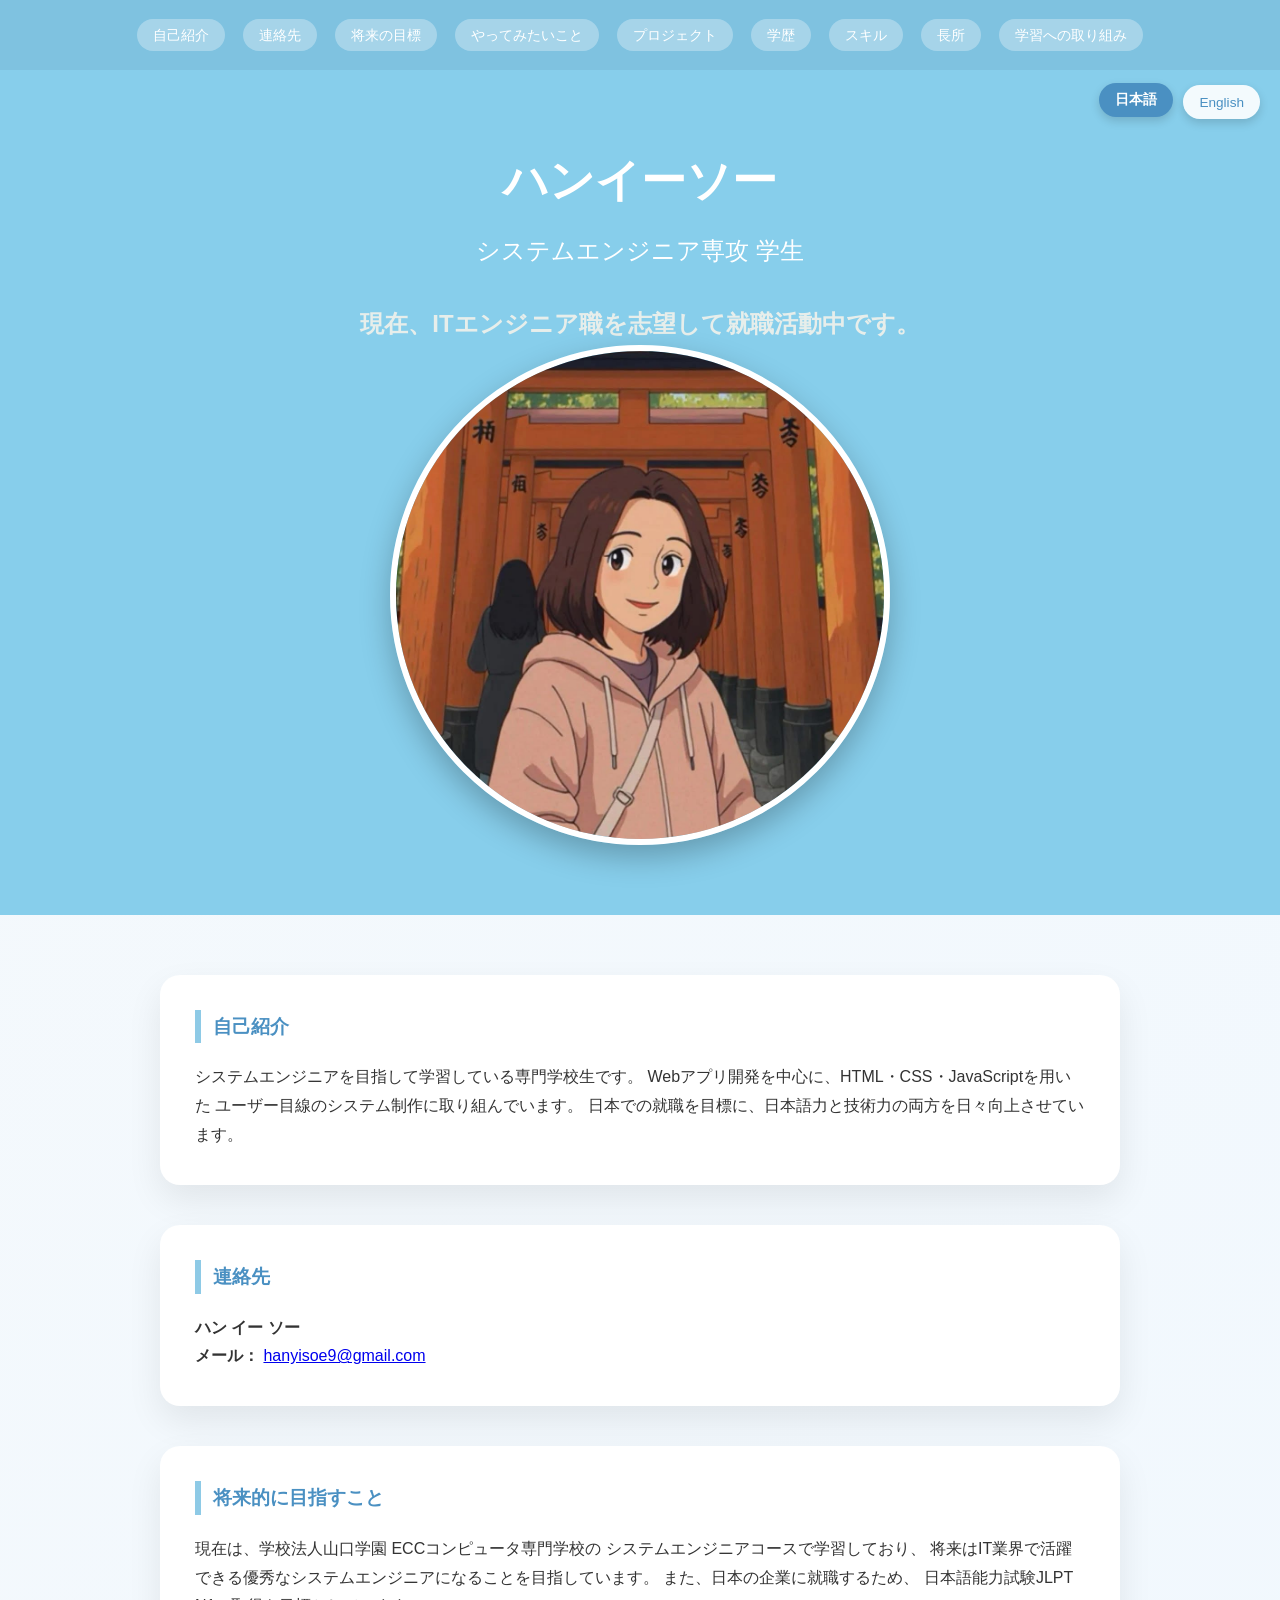
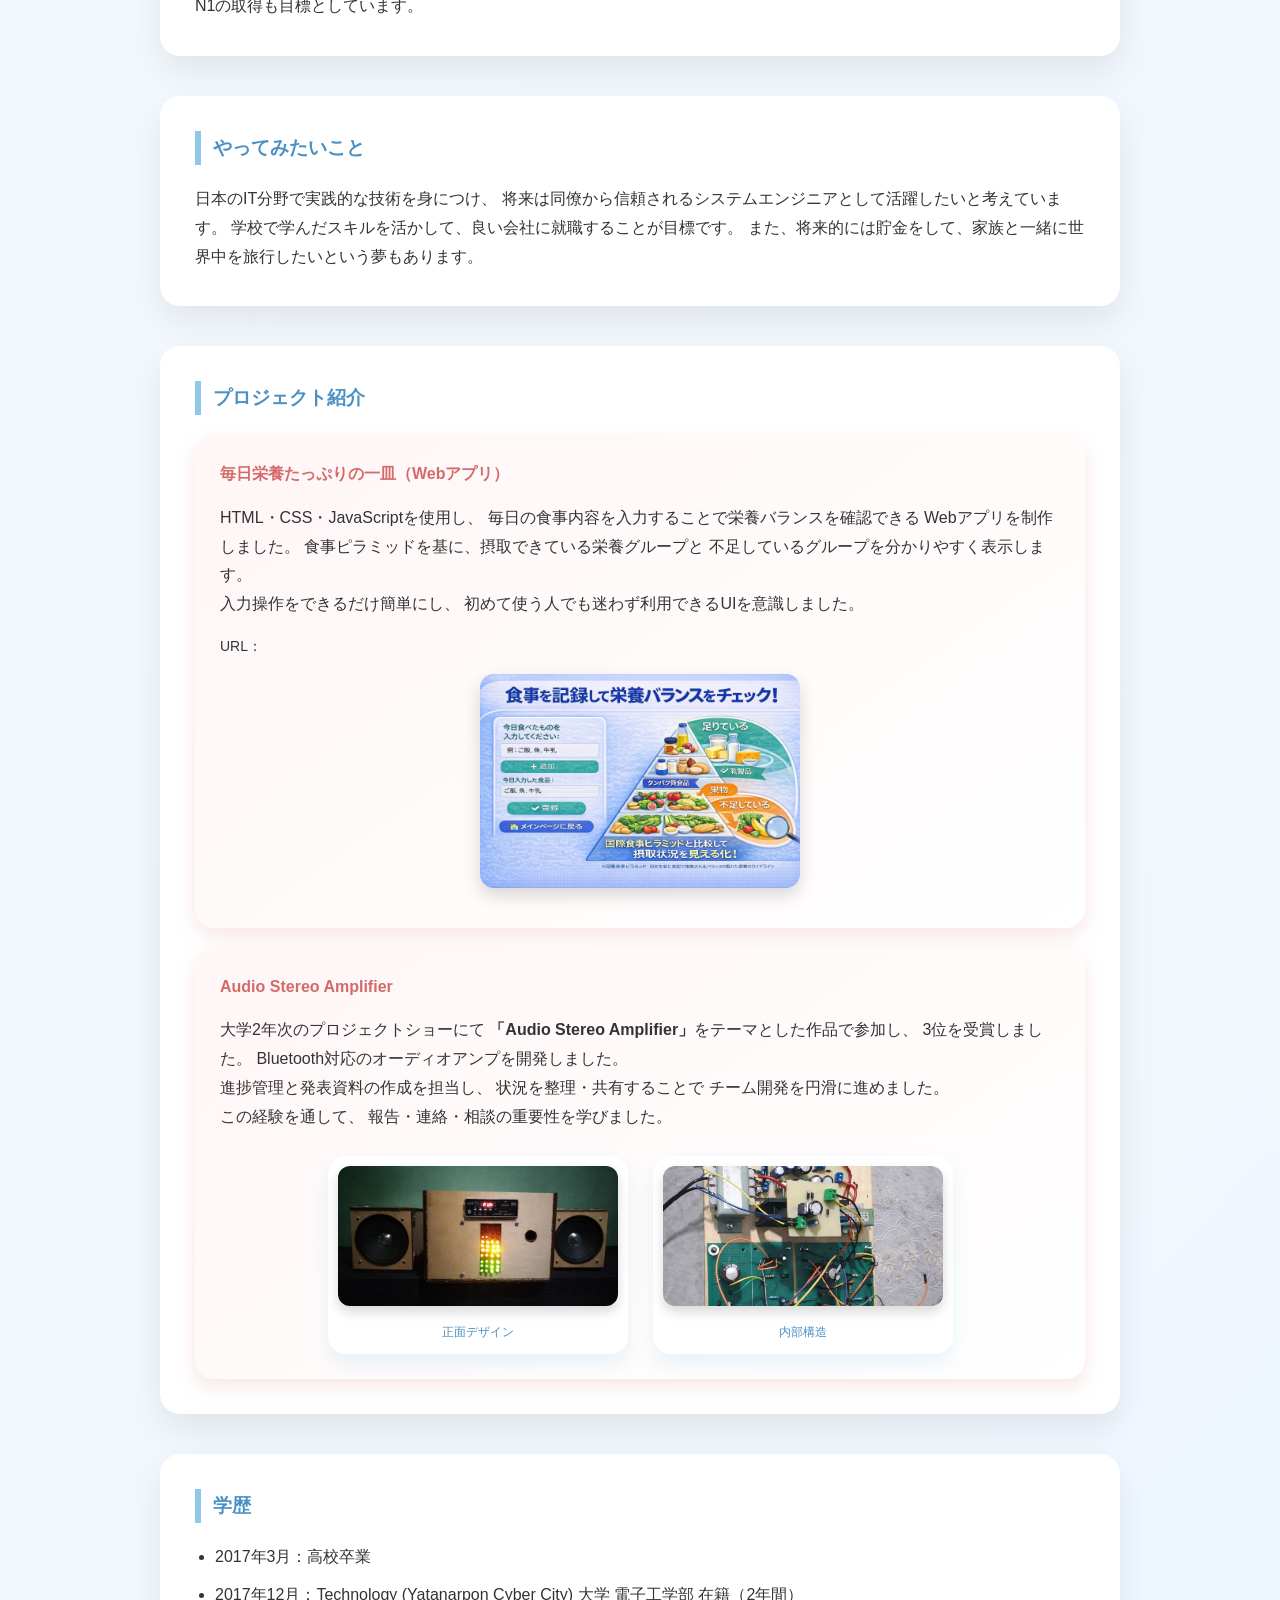
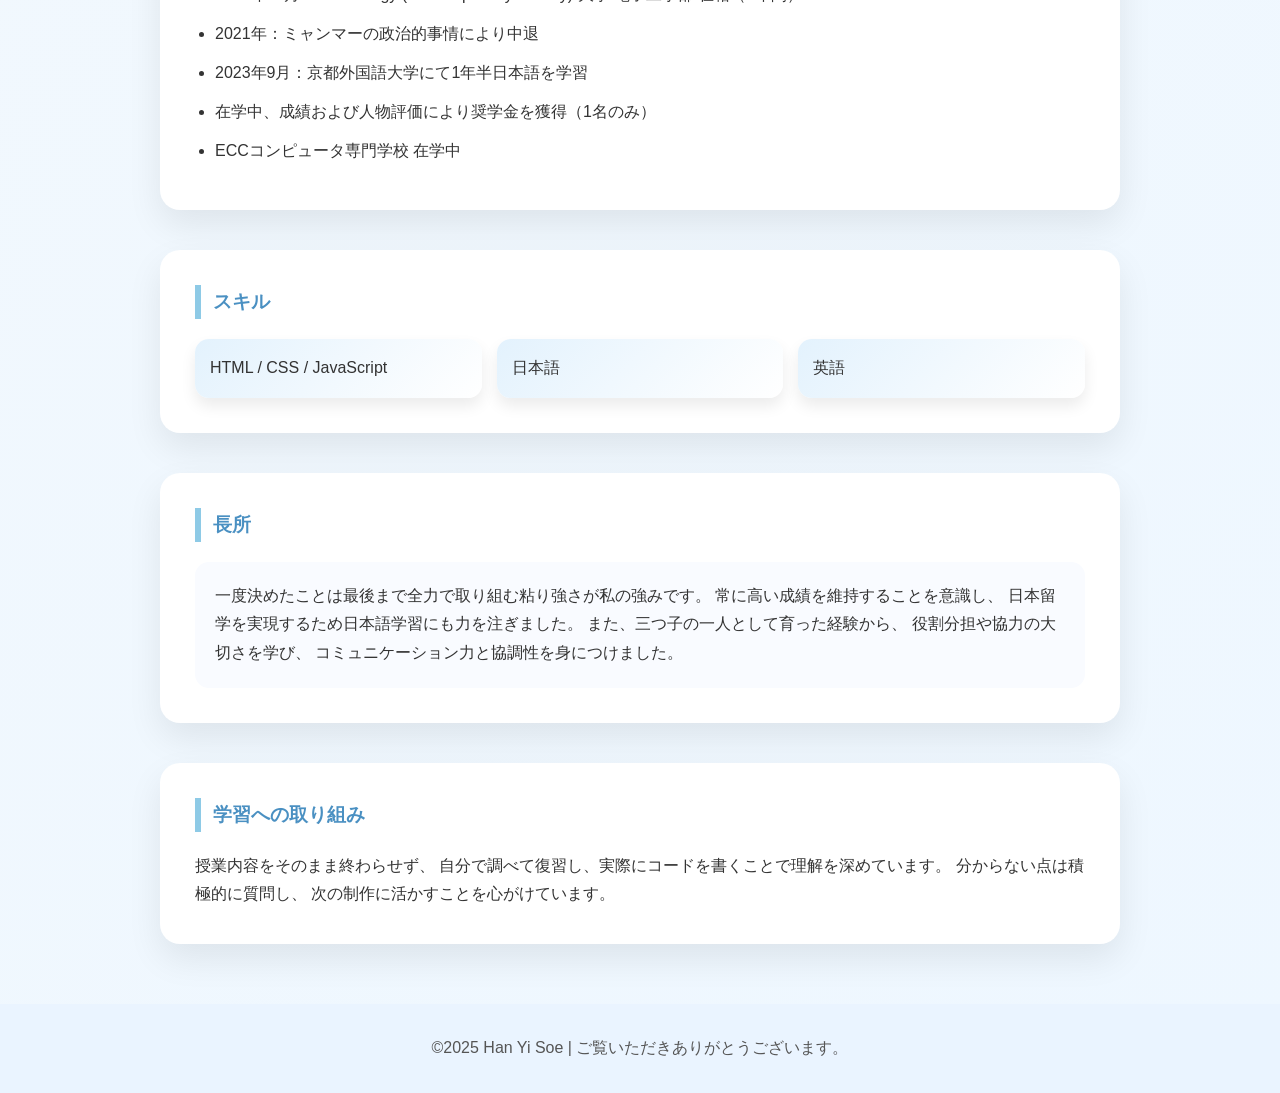
==== index.html @ 26ce7d52 "Add files via upload" ====
<!-- se1a08 HanYiSoe 2025/06/03 -->
<!DOCTYPE html>
<html lang="ja">

<head>
    <meta name="viewport" content="width=device-width, initial-scale=1.0">
    <meta charset="UTF-8">
    <title>Han Yi Soe My Portfolio</title>
    <link rel="stylesheet" href="css/portfolio_hanyisoe.css">
</head>

<body>

    <!-- Language Switch -->
    <div class="language-switch">
        <button data-lang="ja" class="lang-btn active">日本語</button>
        <button data-lang="en" class="lang-btn">English</button>
    </div>

    <header>
        <h1>
            <span class="lang ja">ハンイーソー</span>
            <span class="lang en">Han Yi Soe</span>
        </h1>

        <h2>
            <span class="lang ja">システムエンジニア専攻 学生</span>
            <span class="lang en">System Engineering Student</span>

        </h2>

        <p class="job-status">
            <span class="lang ja">現在、ITエンジニア職を志望して就職活動中です。</span>
            <span class="lang en">Currently seeking an IT engineering position in Japan.</span>
        </p>

        <img src="img/Image.jpg" alt="Han Yi Soe profile photo">
        <nav>
            <ul>
                <li><a href="#summary"><span class="lang ja">自己紹介</span><span class="lang en">About Me</span></a></li>
                <li><a href="#contact"><span class="lang ja">連絡先</span><span class="lang en">Contact</span></a></li>
                <li><a href="#future"><span class="lang ja">将来の目標</span><span class="lang en">Future Goals</span></a>
                </li>
                <li><a href="#interests"><span class="lang ja">やってみたいこと</span><span class="lang en">Interests</span></a>
                </li>
                <li><a href="#projects"><span class="lang ja">プロジェクト</span><span class="lang en">Projects</span></a>
                </li>
                <li><a href="#education"><span class="lang ja">学歴</span><span class="lang en">Education</span></a></li>
                <li><a href="#skill"><span class="lang ja">スキル</span><span class="lang en">Skills</span></a></li>
                <li><a href="#strengths"><span class="lang ja">長所</span><span class="lang en">Strengths</span></a></li>
                <li><a href="#learning"><span class="lang ja">学習への取り組み</span><span class="lang en">Learning</span></a>
                </li>
            </ul>
        </nav>
    </header>

    <main>

        <!-- About -->
        <section id="summary">
            <h3>
                <span class="lang ja">自己紹介</span>
                <span class="lang en">About Me</span>
            </h3>
            <p class="lang ja">
                システムエンジニアを目指して学習している専門学校生です。
                Webアプリ開発を中心に、HTML・CSS・JavaScriptを用いた
                ユーザー目線のシステム制作に取り組んでいます。
                日本での就職を目標に、日本語力と技術力の両方を日々向上させています。
            </p>
            <p class="lang en">
                I am a vocational school student studying to become a system engineer.
                I mainly focus on web application development, creating user-oriented systems using HTML, CSS,
                and
                JavaScript.
                With the goal of working in Japan, I continuously work to improve both my Japanese language
                skills
                and technical abilities.
            </p>

        </section>

        <section id="contact">
            <h3>
                <span class="lang ja">連絡先</span>
                <span class="lang en">Contact</span>
            </h3>
            <h4 class="lang ja">ハン イー ソー</h4>
            <h4 class="lang en">Han Yi Soe</h4>

            <p class="lang ja">
                <strong>メール：</strong>
                <a href="mailto:hanyisoe9@gmail.com">hanyisoe9@gmail.com</a>
            </p>

            <p class="lang en">
                <strong>Email:</strong>
                <a href="mailto:hanyisoe9@gmail.com">hanyisoe9@gmail.com</a>
            </p>
        </section>
        <!-- Future -->
        <section id="future">
            <h3>
                <span class="lang ja">将来的に目指すこと</span>
                <span class="lang en">Future Goals</span>
            </h3>

            <p class="lang ja">
                現在は、学校法人山口学園 ECCコンピュータ専門学校の
                システムエンジニアコースで学習しており、
                将来はIT業界で活躍できる優秀なシステムエンジニアになることを目指しています。
                また、日本の企業に就職するため、
                日本語能力試験JLPT N1の取得も目標としています。

            </p>

            <p class="lang en">

                I am currently studying in the System Engineer Course at Yamaguchi Gakuen ECC Computer
                College.
                My goal is to become a highly skilled system engineer who can contribute to the IT
                industry in the future.
                In addition, in order to work for a Japanese company, I am aiming to obtain JLPT N1
                certification.
            </p>
        </section>

        <section id="interests">
            <h3>
                <span class="lang ja">やってみたいこと</span>
                <span class="lang en">What I Want to Do</span>
            </h3>
            <p>
            <p class="lang ja">

                日本のIT分野で実践的な技術を身につけ、
                将来は同僚から信頼されるシステムエンジニアとして活躍したいと考えています。
                学校で学んだスキルを活かして、良い会社に就職することが目標です。
                また、将来的には貯金をして、家族と一緒に世界中を旅行したいという夢もあります。
            </p>
            <p class="lang en">
                I aim to acquire practical skills in Japan’s IT field and, in the future, work as a system
                engineer who is trusted by colleagues.
                By making use of the skills I have learned at school, my goal is to secure a position at a good
                company.
                Additionally, I have a long-term dream of saving money and traveling around the world with my
                family.
            </p>
            </p>
        </section>


        <!-- Projects -->
        <section id="projects">
            <h3>
                <span class="lang ja">プロジェクト紹介</span>
                <span class="lang en">Projects</span>
            </h3>

            <!-- ===== Japanese ===== -->
            <div class="lang ja">

                <div class="project-card">
                    <h4>毎日栄養たっぷりの一皿（Webアプリ）</h4>
                    <p>
                        HTML・CSS・JavaScriptを使用し、
                        毎日の食事内容を入力することで栄養バランスを確認できる
                        Webアプリを制作しました。
                        食事ピラミッドを基に、摂取できている栄養グループと
                        不足しているグループを分かりやすく表示します。
                    </p>
                    <p>
                        入力操作をできるだけ簡単にし、
                        初めて使う人でも迷わず利用できるUIを意識しました。
                    </p>
                    <p class="project-url">
                        URL：
                        <a href="https://click.ecc.ac.jp/ecc/han_yi_soe/ITproject/" target="_blank">
                            <img src="img/Make Everyday A Complete Plate.png" alt="毎日栄養たっぷりの一皿 Webアプリ">
                        </a>
                    </p>
                </div>

                <div class="project-card">
                    <h4>Audio Stereo Amplifier</h4>
                    <p>
                        大学2年次のプロジェクトショーにて
                        <strong>「Audio Stereo Amplifier」</strong>をテーマとした作品で参加し、
                        3位を受賞しました。
                        Bluetooth対応のオーディオアンプを開発しました。
                    </p>
                    <p>
                        進捗管理と発表資料の作成を担当し、
                        状況を整理・共有することで
                        チーム開発を円滑に進めました。
                    </p>
                    <p>
                        この経験を通して、
                        報告・連絡・相談の重要性を学びました。
                    </p>

                    <div class="project-photos">
                        <div class="photo-item">
                            <img src="./img/画像.png" alt="オーディオアンプ 正面">
                            <p class="photo-caption">正面デザイン</p>
                        </div>
                        <div class="photo-item">
                            <img src="./img/画像 (1).png" alt="オーディオアンプ 内部">
                            <p class="photo-caption">内部構造</p>
                        </div>
                    </div>
                </div>

            </div>

            <!-- ===== English ===== -->
            <div class="lang en">

                <div class="project-card">
                    <h4>Make Every Day A Complete Plate (Web App)</h4>
                    <p>
                        I developed a web application using HTML, CSS, and JavaScript
                        that allows users to input their daily meals and check their
                        nutritional balance.
                    </p>
                    <p>
                        I focused on simplifying the input process and designing a UI
                        that even first-time users can use without confusion.
                    </p>
                    <p class="project-url">
                        URL：
                        <a href="https://click.ecc.ac.jp/ecc/han_yi_soe/ITproject/" target="_blank">
                            <img src="img/Make Everyday A Complete Plate.png" alt="Make Every Day A Complete Plate">
                        </a>
                    </p>
                </div>

                <div class="project-card">
                    <h4>Audio Stereo Amplifier</h4>
                    <p>
                        In my second year, I participated in a university project showcase
                        with a project titled <strong>“Audio Stereo Amplifier”</strong>
                        and won third place.
                    </p>
                    <p>
                        I was responsible for progress management and presentation materials,
                        helping the team solve problems efficiently.
                    </p>
                    <p>
                        Through this experience, I learned the importance of communication
                        in team development.
                    </p>

                    <div class="project-photos">
                        <div class="photo-item">
                            <img src="./img/画像.png" alt="Audio Amplifier Front View">
                            <p class="photo-caption">Front Design</p>
                        </div>
                        <div class="photo-item">
                            <img src="./img/画像 (1).png" alt="Audio Amplifier Internal Structure">
                            <p class="photo-caption">Internal Structure</p>
                        </div>
                    </div>
                </div>

            </div>
        </section>
        <!-- Education -->
        <section id="education">
            <h3>
                <span class="lang ja">学歴</span>
                <span class="lang en">Education</span>
            </h3>
            <div class="lang ja">

                <ul>
                    <li>2017年3月：高校卒業</li>
                    <li>2017年12月：Technology (Yatanarpon Cyber City) 大学 電子工学部 在籍（2年間）</li>
                    <li>2021年：ミャンマーの政治的事情により中退</li>
                    <li>2023年9月：京都外国語大学にて1年半日本語を学習</li>
                    <li>在学中、成績および人物評価により奨学金を獲得（1名のみ）</li>
                    <li>ECCコンピュータ専門学校 在学中</li>
                </ul>
            </div>
            <div class="lang en">
                <ul>
                    <li>March 2017: Graduated from high school</li>
                    <li>December 2017: Enrolled in the Faculty of Electronic Engineering at Technology University
                        (Yatanarpon Cyber City) (studied for two years)</li>
                    <li>2021: Withdrew from the university due to political circumstances in Myanmar</li>
                    <li>September 2023: Studied Japanese for one and a half years at Kyoto University of Foreign
                        Studies</li>
                    <li>During enrollment, awarded a scholarship based on academic performance and personal
                        evaluation (sole recipient)</li>
                    <li>Currently enrolled at ECC Computer College</li>
                </ul>
            </div>
        </section>

        <!-- Skills -->
        <section id="skill">
            <h3>
                <span class="lang ja">スキル</span>
                <span class="lang en">Skills</span>
            </h3>
            <div class="lang ja">
                <ul>
                    <li>HTML / CSS / JavaScript</li>
                    <li>日本語</li>
                    <li>英語</li>
                </ul>
            </div>
            <div class="lang en">

                <ul>
                    <li>HTML / CSS / JavaScript</li>
                    <li>Japanese </li>
                    <li>English</li>
                </ul>
            </div>
        </section>
        <section id="strengths">
            <h3>
                <span class="lang ja">長所</span>
                <span class="lang en">Strengths</span>
            </h3>
            <p class="lang ja">
                一度決めたことは最後まで全力で取り組む粘り強さが私の強みです。
                常に高い成績を維持することを意識し、
                日本留学を実現するため日本語学習にも力を注ぎました。
                また、三つ子の一人として育った経験から、
                役割分担や協力の大切さを学び、
                コミュニケーション力と協調性を身につけました。
            </p>
            <p class="lang en">

                My strength is perseverance—I commit fully to what I decide to do and see it through to the end.
                I consistently aimed to maintain high academic performance and devoted myself to studying Japanese
                in order to make studying in Japan a reality.
                In addition, growing up as one of triplets taught me the importance of sharing responsibilities and
                cooperating with others, helping me develop strong communication skills and a cooperative mindset.
            </p>
        </section>
        <section id="learning">
            <h3>
                <span class="lang ja">学習への取り組み</span>
                <span class="lang en">Approach to Learning</span>
            </h3>
            <p class="lang ja">
                授業内容をそのまま終わらせず、
                自分で調べて復習し、実際にコードを書くことで理解を深めています。
                分からない点は積極的に質問し、
                次の制作に活かすことを心がけています。
            </p>
            <p class="lang en">
                Rather than simply completing class assignments, I research topics on my own, review the
                material, and deepen my understanding by actually writing code.
                When I encounter something I do not understand, I actively ask questions and make an effort to
                apply what I learn to future projects.
            </p>

        </section>

    </main>

    <footer>
        <span class="lang ja">©2025 Han Yi Soe | ご覧いただきありがとうございます。</span>
        <span class="lang en">©2025 Han Yi Soe | Thank you for visiting.</span>
    </footer>

    <!-- Language Switch JS (そのまま使えます) -->
    <script>

        document.addEventListener("DOMContentLoaded", function () {
            const buttons = document.querySelectorAll(".lang-btn");
            const body = document.body;
            function setLanguage(lang) {
                if (lang === "en") {
                    body.classList.add("lang-en");
                } else {
                    body.classList.remove("lang-en");
                }
                // ボタンの活性化状態を切り替え
                buttons.forEach(btn => {
                    btn.classList.toggle("active", btn.dataset.lang === lang);
                });
                localStorage.setItem("lang", lang);
            }
            buttons.forEach(button => {
                button.addEventListener("click", () => setLanguage(button.dataset.lang));
            });
            // 保存された言語を適用（デフォルトは ja）
            const savedLang = localStorage.getItem("lang") || "ja";
            setLanguage(savedLang);
        });
    </script>

</body>

</html>
---- css/portfolio_hanyisoe.css ----
/* =========================
   Reset & Base
========================= */
* {
    box-sizing: border-box;
    margin: 0;
    padding: 0;
}

body {
    font-family: "Segoe UI", "Hiragino Kaku Gothic ProN", Meiryo, sans-serif;
    background: linear-gradient(135deg, #f5f9fc, #eef7ff);
    color: #333;
    line-height: 1.8;
}

/* =========================
   Navigation
========================= */
nav {
    position: fixed;
    top: 0;
    left: 0;
    width: 100%;
    height: 70px;
    backdrop-filter: blur(10px);
    background: rgba(126, 192, 222, 0.85);
    z-index: 1000;
}

nav ul {
    list-style: none;
    height: 70px;
    display: flex;
    justify-content: center;
    align-items: center;
    gap: 18px;
}

nav a {
    padding: 8px 16px;
    border-radius: 25px;
    background: rgba(255, 255, 255, 0.3);
    color: #fff;
    text-decoration: none;
    font-size: 0.9rem;
    transition: 0.3s ease;
}

nav a:hover {
    background: #fff;
    color: #4a90c2;
    transform: translateY(-2px);
}

/* =========================
   Header
========================= */
header {
    background: linear-gradient(90deg, #87ceeb, #87ceeb);
    color: #fff;
    text-align: center;
    padding-top: 140px;
    padding-bottom: 60px;
}

header h1 {
    font-size: 2.8rem;
    margin-bottom: 8px;
}

header h2 {
    font-weight: 300;
    margin-bottom: 30px;
}

header img {
    width: 100%;
    max-width: 500px;
    height: auto;
    border-radius: 50%;
    border: 6px solid #fff;
    box-shadow: 0 12px 30px rgba(0, 0, 0, 0.25);
    object-fit: cover;
}

/* =========================
   Main Layout
========================= */
main {
    max-width: 1000px;
    margin: 60px auto;
    padding: 0 20px;
}

/* =========================
   Section Card
========================= */
section {
    background: #fff;
    margin-bottom: 40px;
    padding: 35px;
    border-radius: 20px;
    box-shadow: 0 15px 35px rgba(0, 0, 0, 0.08);
    scroll-margin-top: 90px;
    transition: 0.3s ease;
}

section:hover {
    transform: translateY(-5px);
}

section h3 {
    margin-bottom: 20px;
    color: #4a90c2;
    border-left: 6px solid #8ecae6;
    padding-left: 12px;
}

/* =========================
   Education
========================= */
#education ul {
    padding-left: 20px;
}

#education li {
    margin-bottom: 10px;
}

/* =========================
   Project Cards
========================= */
.project-card {
    background: linear-gradient(145deg, #fff6f6, #ffffff);
    padding: 25px;
    margin-top: 20px;
    border-radius: 20px;
    box-shadow: 0 8px 20px rgba(224, 129, 129, 0.2);
    transition: 0.3s ease;
}

.project-card:hover {
    transform: translateY(-8px);
    box-shadow: 0 12px 25px rgba(224, 129, 129, 0.3);
}

.project-card h4 {
    margin-bottom: 15px;
    color: #d46a6a;
}

/* URL */
.project-url {
    margin-top: 15px;
    font-size: 14px;
}

.project-url a {
    color: #c28e2d;
    text-decoration: none;
}

.project-url a:hover {
    text-decoration: underline;
}

.project-url img {
    width: 100%;
    max-width: 320px;
    height: auto;
    display: block;
    margin: 15px auto;
    border-radius: 14px;
    box-shadow: 0 8px 18px rgba(0, 0, 0, 0.15);
}

/* =========================
   Job Status
========================= */
.job-status {
    margin-top: 8px;
    font-size: 1.5rem;
    color: #e7eeeb;
    font-weight: 600;
}

/* =========================
   Skills
========================= */
#skill ul {
    list-style: none;
    display: grid;
    grid-template-columns: repeat(auto-fit, minmax(220px, 1fr));
    gap: 15px;
}

#skill li {
    background: linear-gradient(135deg, #e3f2fd, #ffffff);
    padding: 15px;
    border-radius: 14px;
    box-shadow: 0 8px 15px rgba(0, 0, 0, 0.08);
}

/* =========================
   Strength
========================= */
#strengths p {
    background: #f9fbff;
    padding: 20px;
    border-radius: 14px;
}

/* =========================
   Project Photos
========================= */
.project-photos {
    display: flex;
    justify-content: center;
    align-items: center;
    gap: 25px;
    margin-top: 25px;
}

.photo-item {
    width: 300px;
    padding: 10px;
    text-align: center;
    background: #ffffff;
    border-radius: 18px;
    box-shadow: 0 10px 20px rgba(135, 206, 235, 0.2);
}

.photo-item img {
    width: 100%;
    height: 140px;
    object-fit: cover;
    border-radius: 12px;
    box-shadow: 0 6px 12px rgba(0, 0, 0, 0.15);
    transition: 0.3s ease;
}

.photo-item img:hover {
    transform: translateY(-3px) scale(1.03);
}

.photo-caption {
    font-size: 12px;
    margin-top: 6px;
    color: #4a90c2;
    font-weight: 500;
}

/* =========================
   Footer
========================= */
footer {
    text-align: center;
    padding: 30px 10px;
    background: #eaf4ff;
    color: #555;
}

/* =========================
   Language Switcher (Button Design)
========================= */
.language-switch {
    position: fixed;
    top: 85px; /* Navのすぐ下 */
    right: 20px;
    z-index: 2000;
    display: flex;
    gap: 10px;
}

.language-switch button {
    padding: 8px 16px;
    font-size: 0.85rem;
    border-radius: 20px;
    border: none;
    cursor: pointer;
    background: rgba(255, 255, 255, 0.9);
    color: #4a90c2;
    box-shadow: 0 4px 10px rgba(0, 0, 0, 0.15);
    transition: 0.3s ease;
}

.language-switch button:hover,
.language-switch button.active {
    background: #4a90c2;
    color: #fff;
    transform: translateY(-2px);
    font-weight: bold;
}

/* =========================
   Language Switch Logic (System)
========================= */
/* デフォルト（日本語モード） */
.lang.en {
    display: none;
}
.lang.ja {
    display: block;
}
span.lang.ja {
    display: inline;
}

/* 英語モード：bodyに .lang-en がついた時 */
body.lang-en .lang.ja {
    display: none;
}
body.lang-en .lang.en {
    display: block;
}
body.lang-en span.lang.en {
    display: inline;
}

/* =========================
   Responsive
========================= */
@media (max-width: 600px) {
    nav ul {
        flex-wrap: wrap;
        gap: 10px;
    }

    header h1 {
        font-size: 2.2rem;
    }

    header img {
        width: 150px; /* 小さすぎたので少し調整 */
        height: 150px;
    }

    section {
        padding: 25px;
    }

    .project-photos {
        flex-direction: column;
        gap: 15px;
    }

    .photo-item {
        width: 100%;
    }

    .language-switch {
        top: 80px;
        right: 10px;
    }
}
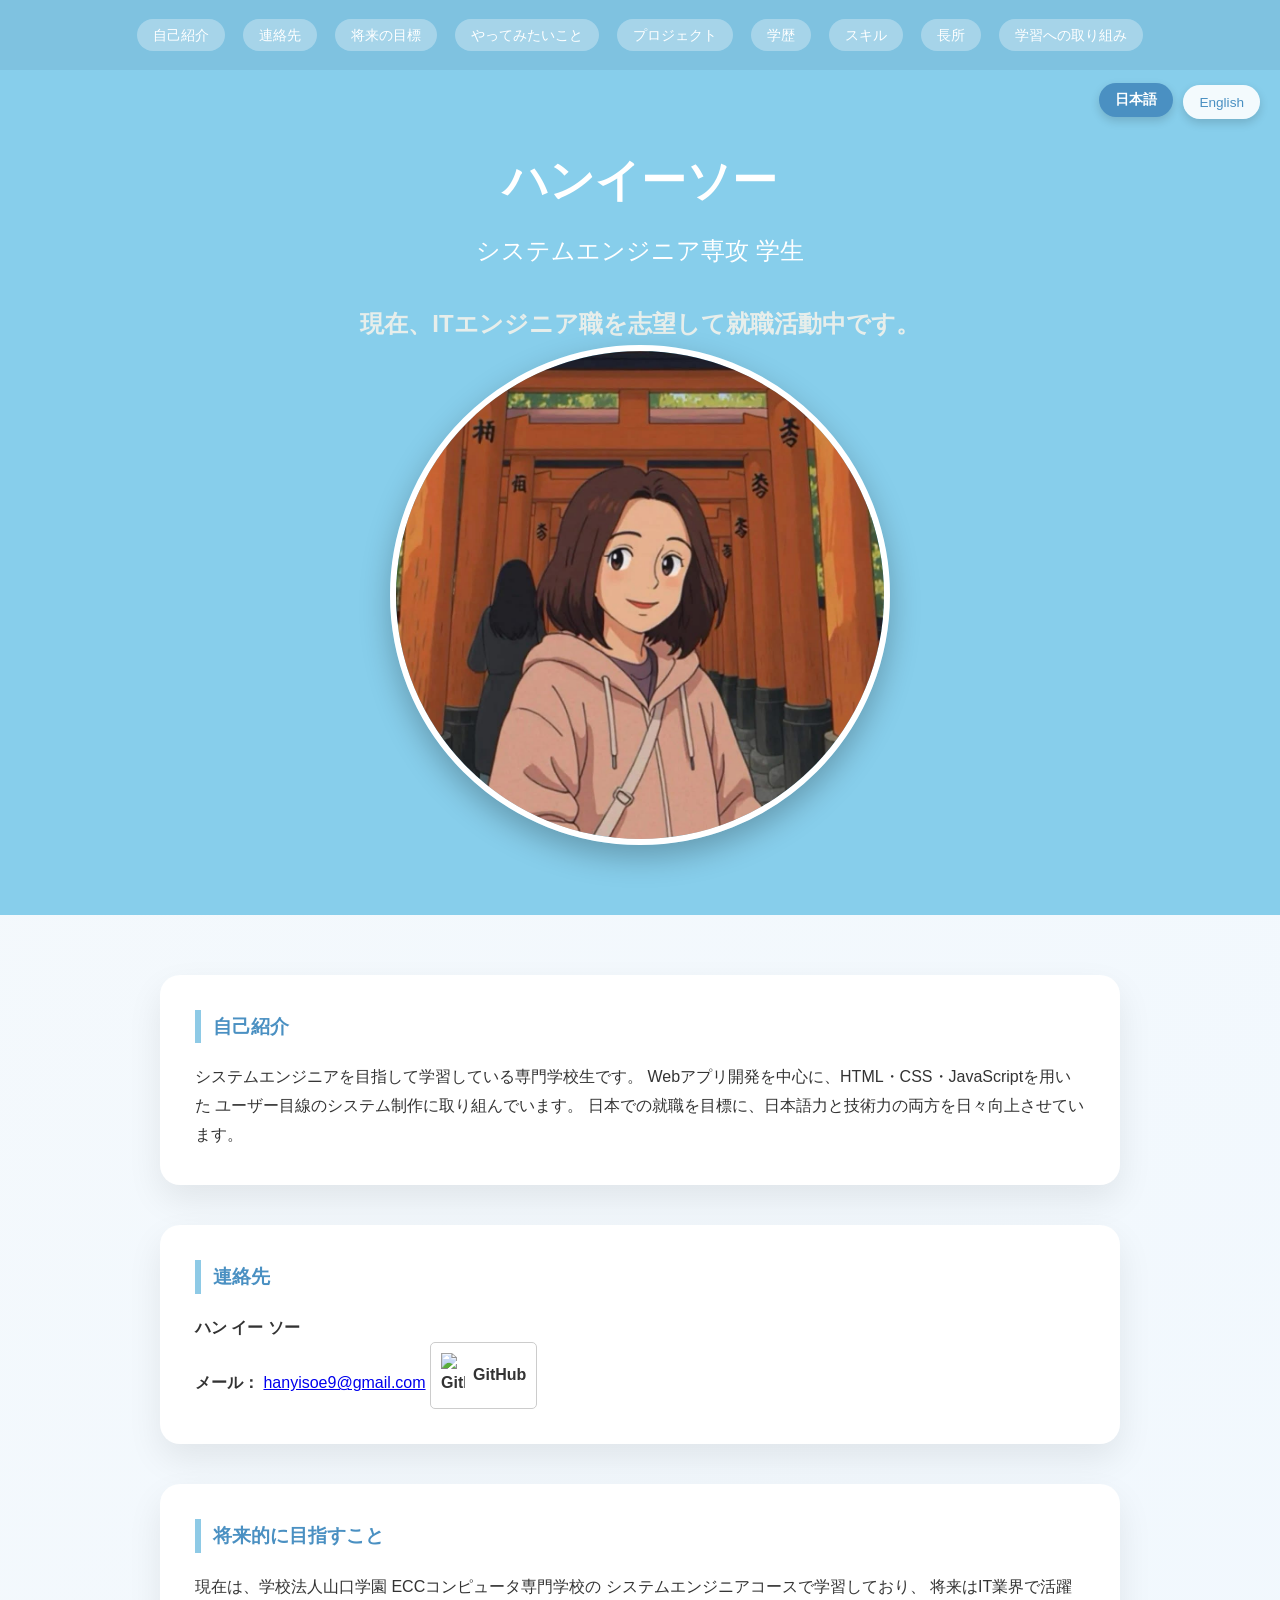
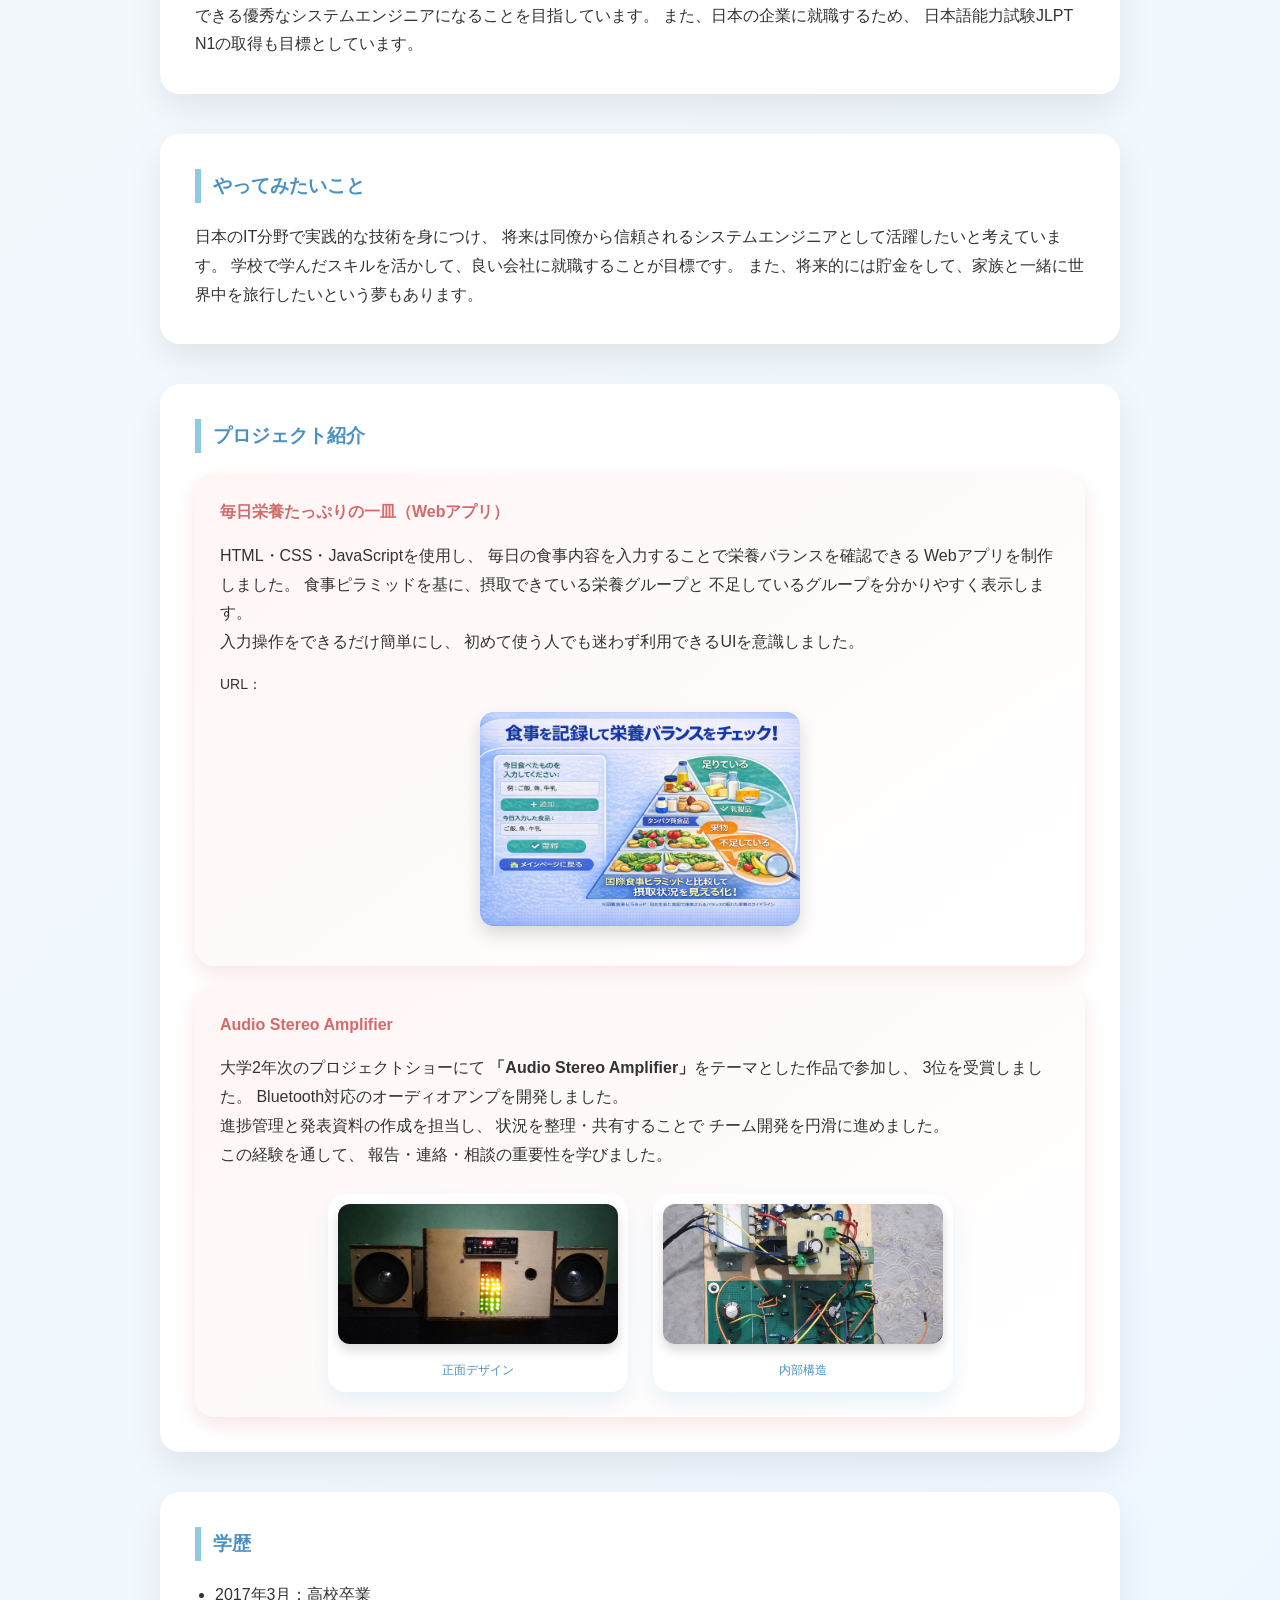
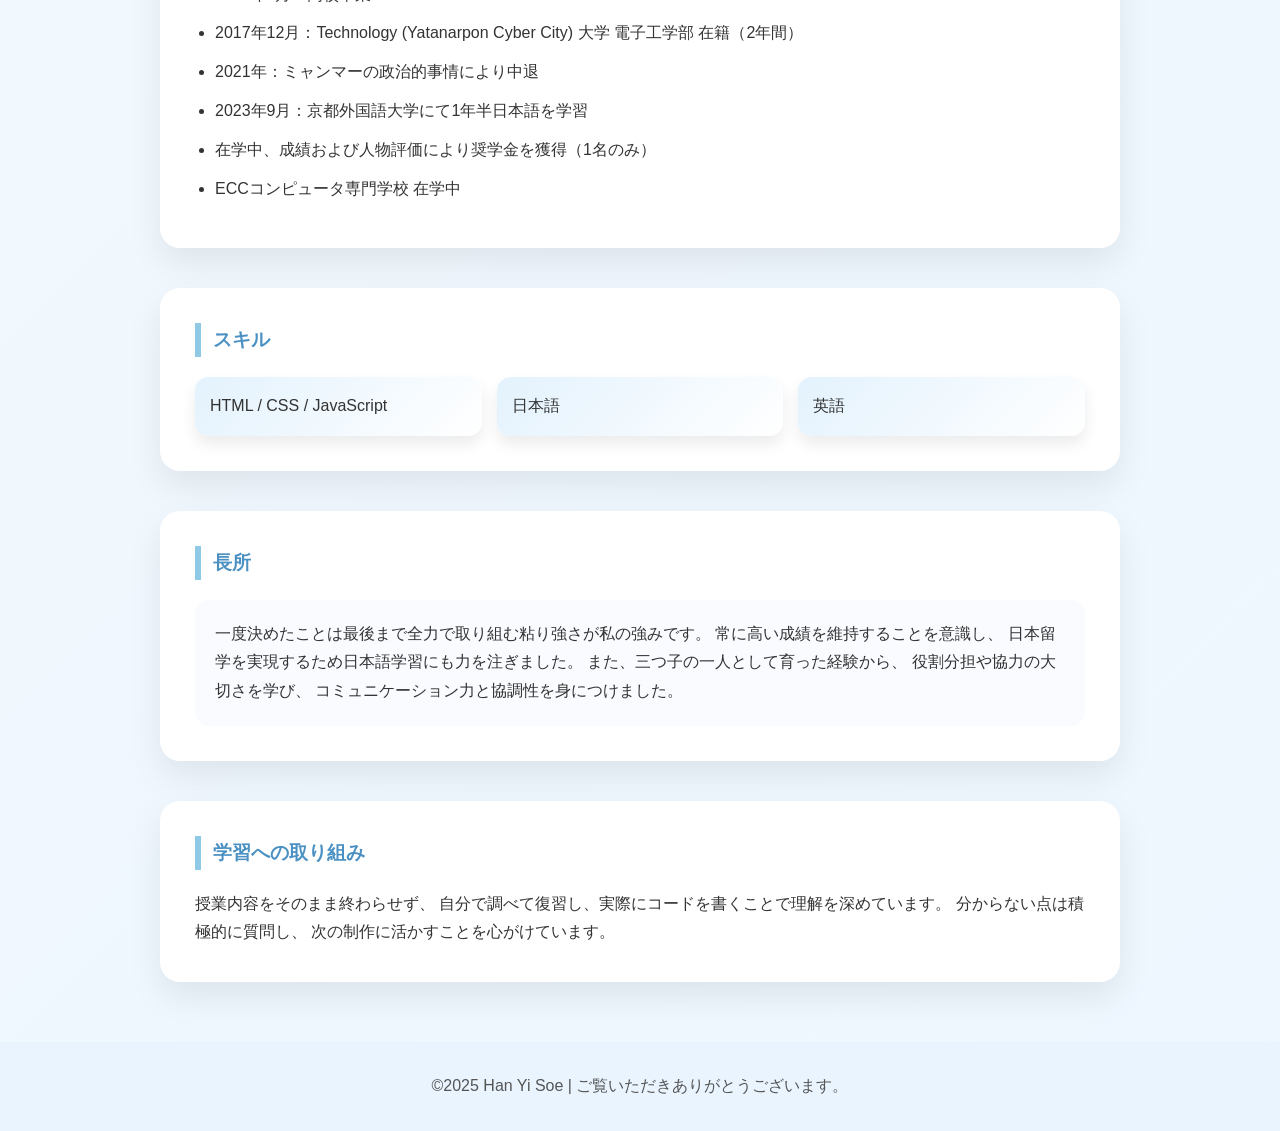
==== commit fb910ff3: "Add files via upload" ====
--- a/index.html
+++ b/index.html
@@ -1,4 +1,3 @@
-<!-- se1a08 HanYiSoe 2025/06/03 -->
 <!DOCTYPE html>
 <html lang="ja">
 
@@ -11,7 +10,6 @@
 
 <body>
 
-    <!-- Language Switch -->
     <div class="language-switch">
         <button data-lang="ja" class="lang-btn active">日本語</button>
         <button data-lang="en" class="lang-btn">English</button>
@@ -56,7 +54,6 @@
 
     <main>
 
-        <!-- About -->
         <section id="summary">
             <h3>
                 <span class="lang ja">自己紹介</span>
@@ -91,14 +88,24 @@
             <p class="lang ja">
                 <strong>メール：</strong>
                 <a href="mailto:hanyisoe9@gmail.com">hanyisoe9@gmail.com</a>
+                <a href="https://github.com/hanyisoe" target="_blank" class="github-icon-link">
+                    <img src="https://cdn-icons-png.flaticon.com/512/25/25231.png" alt="GitHub"
+                        style="width:24px; vertical-align:middle;">
+                    GitHub
+                </a>
             </p>
 
             <p class="lang en">
                 <strong>Email:</strong>
                 <a href="mailto:hanyisoe9@gmail.com">hanyisoe9@gmail.com</a>
-            </p>
-        </section>
-        <!-- Future -->
+                <a href="https://github.com/hanyisoe" target="_blank" class="github-icon-link">
+                    <img src="https://cdn-icons-png.flaticon.com/512/25/25231.png" alt="GitHub"
+                        style="width:24px; vertical-align:middle;">
+                    GitHub
+                </a>
+            </p>
+        </section>
+        
         <section id="future">
             <h3>
                 <span class="lang ja">将来的に目指すこと</span>
@@ -149,15 +156,12 @@
             </p>
         </section>
 
-
-        <!-- Projects -->
         <section id="projects">
             <h3>
                 <span class="lang ja">プロジェクト紹介</span>
                 <span class="lang en">Projects</span>
             </h3>
 
-            <!-- ===== Japanese ===== -->
             <div class="lang ja">
 
                 <div class="project-card">
@@ -213,7 +217,6 @@
 
             </div>
 
-            <!-- ===== English ===== -->
             <div class="lang en">
 
                 <div class="project-card">
@@ -265,7 +268,7 @@
 
             </div>
         </section>
-        <!-- Education -->
+       
         <section id="education">
             <h3>
                 <span class="lang ja">学歴</span>
@@ -297,7 +300,6 @@
             </div>
         </section>
 
-        <!-- Skills -->
         <section id="skill">
             <h3>
                 <span class="lang ja">スキル</span>
@@ -367,8 +369,7 @@
         <span class="lang ja">©2025 Han Yi Soe | ご覧いただきありがとうございます。</span>
         <span class="lang en">©2025 Han Yi Soe | Thank you for visiting.</span>
     </footer>
-
-    <!-- Language Switch JS (そのまま使えます) -->
+ 
     <script>
 
         document.addEventListener("DOMContentLoaded", function () {
@@ -380,7 +381,6 @@
                 } else {
                     body.classList.remove("lang-en");
                 }
-                // ボタンの活性化状態を切り替え
                 buttons.forEach(btn => {
                     btn.classList.toggle("active", btn.dataset.lang === lang);
                 });
@@ -389,7 +389,6 @@
             buttons.forEach(button => {
                 button.addEventListener("click", () => setLanguage(button.dataset.lang));
             });
-            // 保存された言語を適用（デフォルトは ja）
             const savedLang = localStorage.getItem("lang") || "ja";
             setLanguage(savedLang);
         });
--- a/css/portfolio_hanyisoe.css
+++ b/css/portfolio_hanyisoe.css
@@ -1,6 +1,3 @@
-/* =========================
-   Reset & Base
-========================= */
 * {
     box-sizing: border-box;
     margin: 0;
@@ -13,10 +10,6 @@
     color: #333;
     line-height: 1.8;
 }
-
-/* =========================
-   Navigation
-========================= */
 nav {
     position: fixed;
     top: 0;
@@ -53,9 +46,6 @@
     transform: translateY(-2px);
 }
 
-/* =========================
-   Header
-========================= */
 header {
     background: linear-gradient(90deg, #87ceeb, #87ceeb);
     color: #fff;
@@ -84,18 +74,12 @@
     object-fit: cover;
 }
 
-/* =========================
-   Main Layout
-========================= */
 main {
     max-width: 1000px;
     margin: 60px auto;
     padding: 0 20px;
 }
 
-/* =========================
-   Section Card
-========================= */
 section {
     background: #fff;
     margin-bottom: 40px;
@@ -117,9 +101,6 @@
     padding-left: 12px;
 }
 
-/* =========================
-   Education
-========================= */
 #education ul {
     padding-left: 20px;
 }
@@ -128,9 +109,6 @@
     margin-bottom: 10px;
 }
 
-/* =========================
-   Project Cards
-========================= */
 .project-card {
     background: linear-gradient(145deg, #fff6f6, #ffffff);
     padding: 25px;
@@ -150,7 +128,6 @@
     color: #d46a6a;
 }
 
-/* URL */
 .project-url {
     margin-top: 15px;
     font-size: 14px;
@@ -175,9 +152,6 @@
     box-shadow: 0 8px 18px rgba(0, 0, 0, 0.15);
 }
 
-/* =========================
-   Job Status
-========================= */
 .job-status {
     margin-top: 8px;
     font-size: 1.5rem;
@@ -185,9 +159,23 @@
     font-weight: 600;
 }
 
-/* =========================
-   Skills
-========================= */
+.github-icon-link {
+    text-decoration: none;
+    color: #333;
+    font-weight: bold;
+    display: inline-flex;
+    align-items: center;
+    gap: 8px;
+    padding: 10px;
+    border: 1px solid #ccc;
+    border-radius: 5px;
+    transition: 0.3s;
+}
+
+.github-icon-link:hover {
+    background-color: #f0f0f0;
+}
+
 #skill ul {
     list-style: none;
     display: grid;
@@ -202,18 +190,12 @@
     box-shadow: 0 8px 15px rgba(0, 0, 0, 0.08);
 }
 
-/* =========================
-   Strength
-========================= */
 #strengths p {
     background: #f9fbff;
     padding: 20px;
     border-radius: 14px;
 }
 
-/* =========================
-   Project Photos
-========================= */
 .project-photos {
     display: flex;
     justify-content: center;
@@ -251,9 +233,6 @@
     font-weight: 500;
 }
 
-/* =========================
-   Footer
-========================= */
 footer {
     text-align: center;
     padding: 30px 10px;
@@ -261,12 +240,9 @@
     color: #555;
 }
 
-/* =========================
-   Language Switcher (Button Design)
-========================= */
 .language-switch {
     position: fixed;
-    top: 85px; /* Navのすぐ下 */
+    top: 85px;
     right: 20px;
     z-index: 2000;
     display: flex;
@@ -293,34 +269,29 @@
     font-weight: bold;
 }
 
-/* =========================
-   Language Switch Logic (System)
-========================= */
-/* デフォルト（日本語モード） */
 .lang.en {
     display: none;
 }
+
 .lang.ja {
     display: block;
 }
+
 span.lang.ja {
     display: inline;
 }
 
-/* 英語モード：bodyに .lang-en がついた時 */
 body.lang-en .lang.ja {
     display: none;
 }
+
 body.lang-en .lang.en {
     display: block;
 }
+
 body.lang-en span.lang.en {
     display: inline;
 }
-
-/* =========================
-   Responsive
-========================= */
 @media (max-width: 600px) {
     nav ul {
         flex-wrap: wrap;
@@ -332,7 +303,7 @@
     }
 
     header img {
-        width: 150px; /* 小さすぎたので少し調整 */
+        width: 150px;
         height: 150px;
     }
 
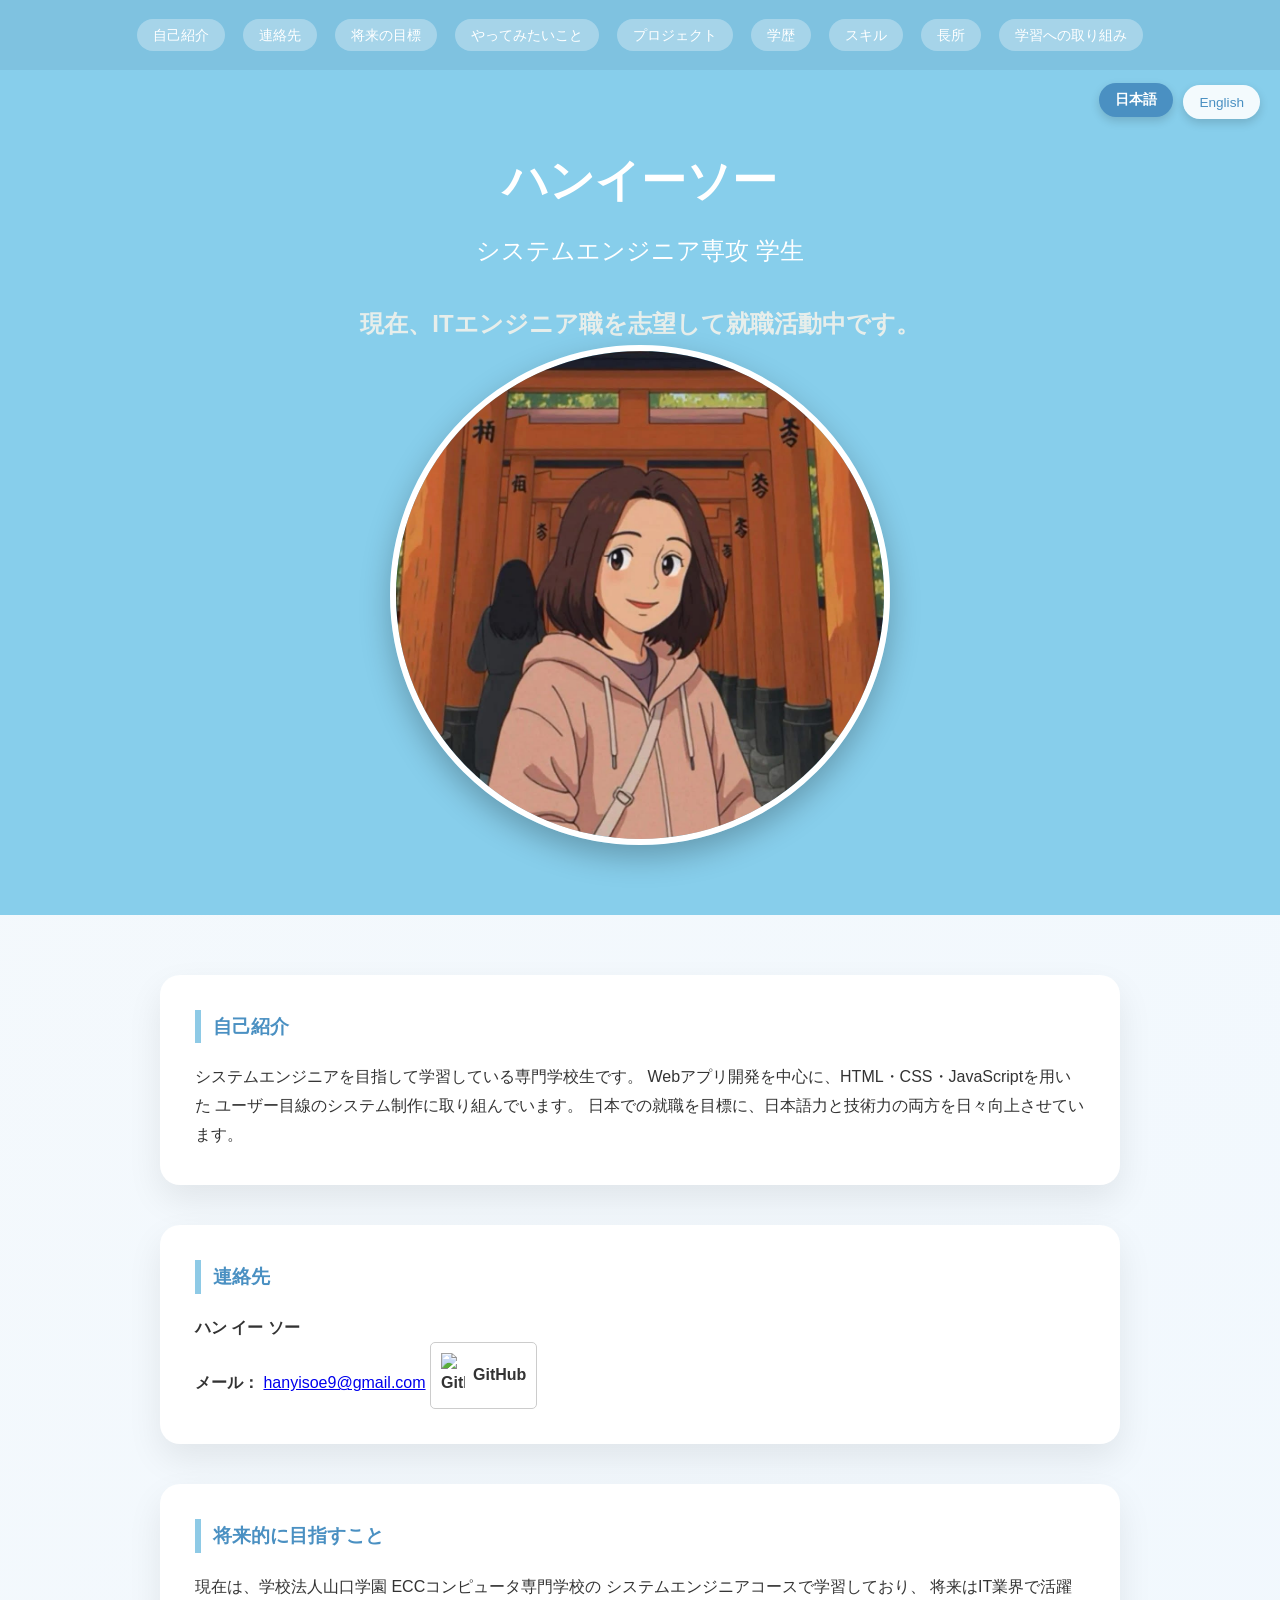
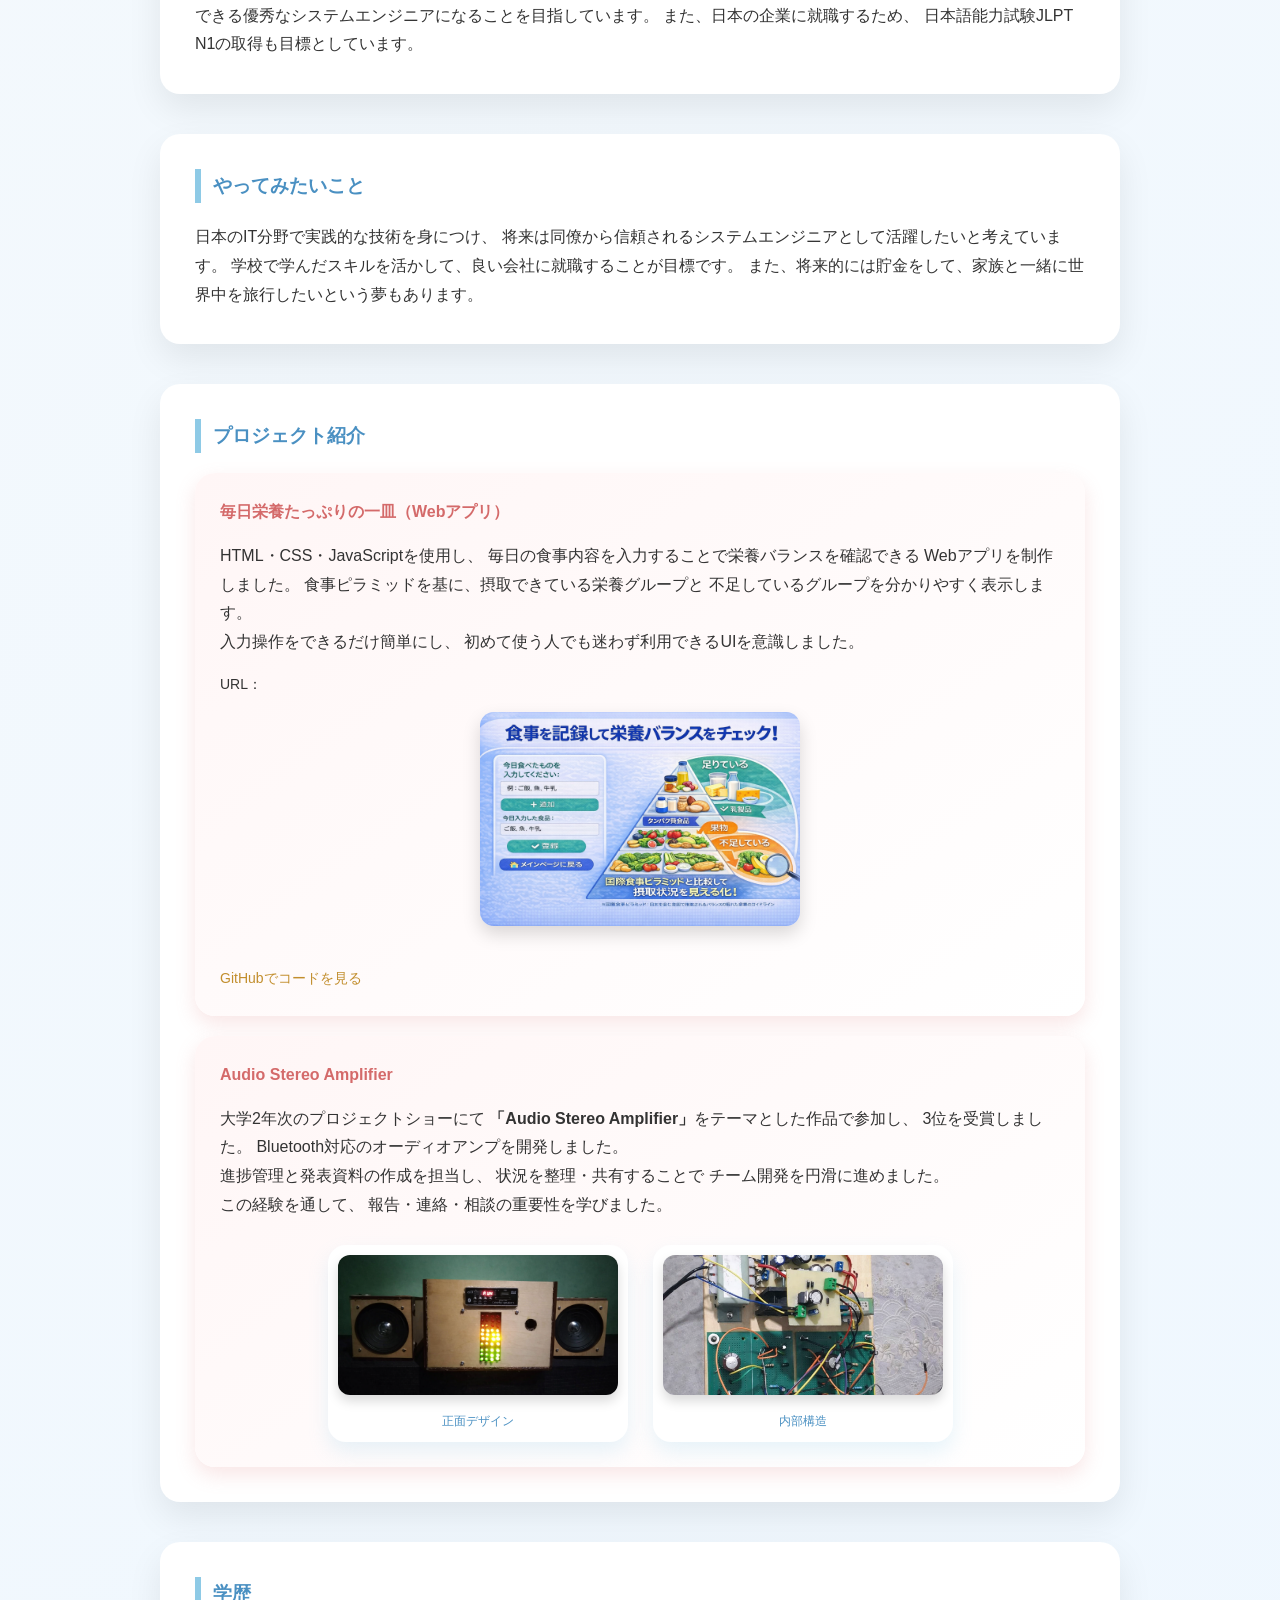
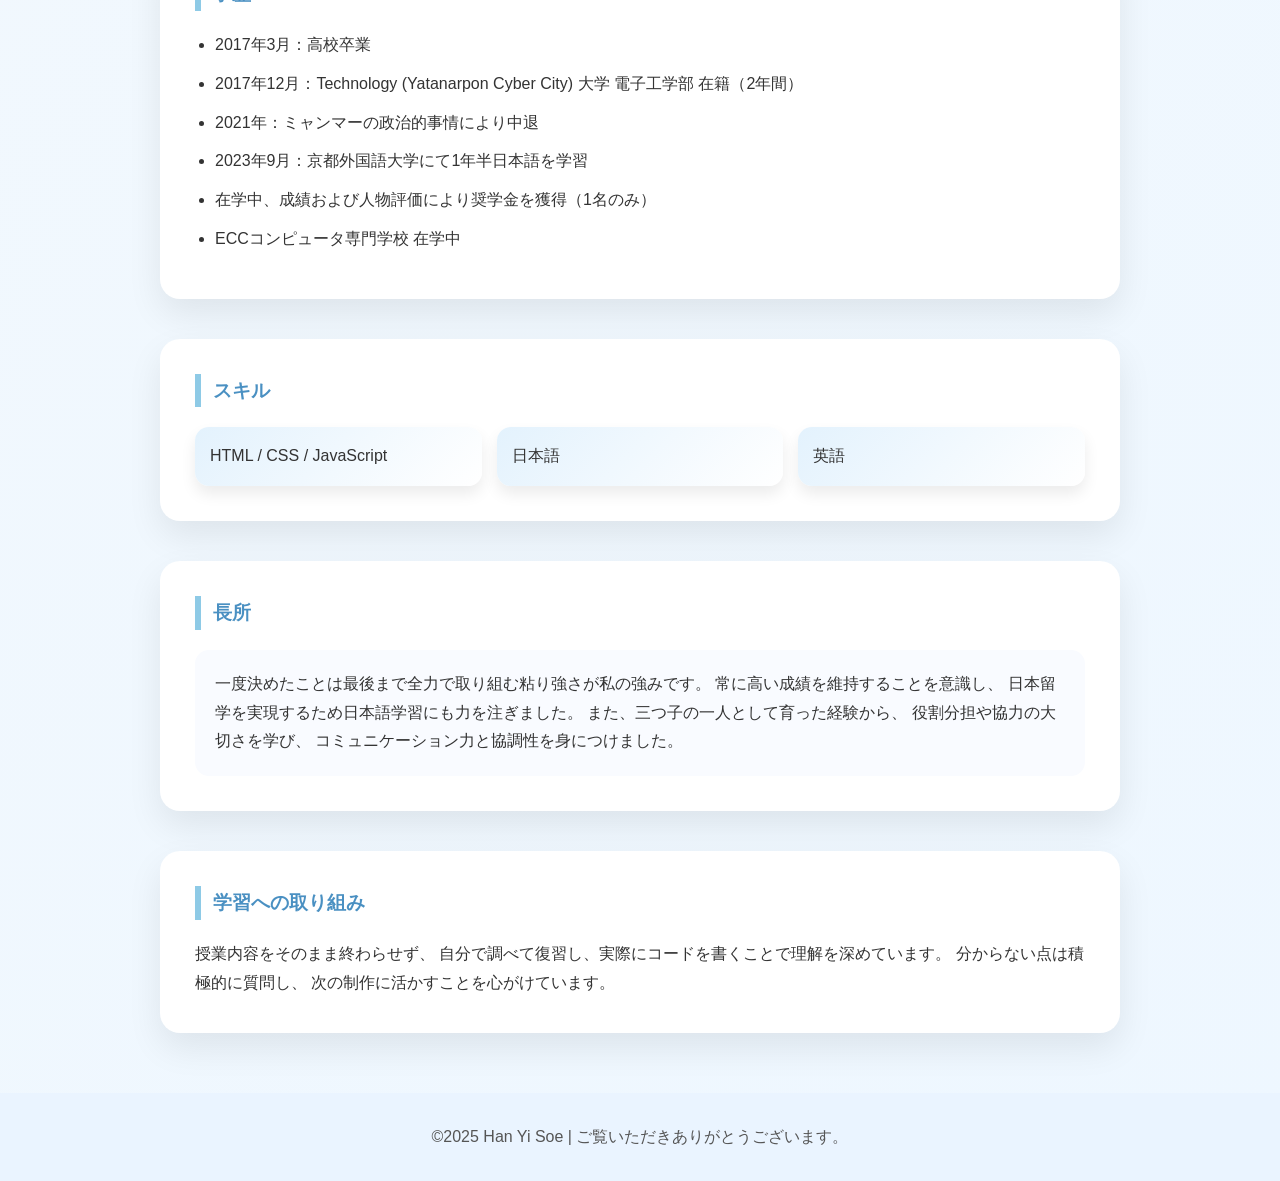
==== commit 117a30c7: "Add files via upload" ====
--- a/index.html
+++ b/index.html
@@ -105,7 +105,7 @@
                 </a>
             </p>
         </section>
-        
+
         <section id="future">
             <h3>
                 <span class="lang ja">将来的に目指すこと</span>
@@ -181,6 +181,10 @@
                         URL：
                         <a href="https://click.ecc.ac.jp/ecc/han_yi_soe/ITproject/" target="_blank">
                             <img src="img/Make Everyday A Complete Plate.png" alt="毎日栄養たっぷりの一皿 Webアプリ">
+                        </a>
+                        <br> <a href="https://github.com/hanyisoe/portfolio/tree/main/ITproject" target="_blank"
+                            class="github-link">
+                            GitHubでコードを見る
                         </a>
                     </p>
                 </div>
@@ -235,6 +239,11 @@
                         <a href="https://click.ecc.ac.jp/ecc/han_yi_soe/ITproject/" target="_blank">
                             <img src="img/Make Everyday A Complete Plate.png" alt="Make Every Day A Complete Plate">
                         </a>
+                        <br>
+                        <a href="https://github.com/hanyisoe/portfolio/tree/main/ITproject" target="_blank"
+                            class="github-link">
+                            View Code on GitHub
+                        </a>
                     </p>
                 </div>
 
@@ -268,7 +277,7 @@
 
             </div>
         </section>
-       
+
         <section id="education">
             <h3>
                 <span class="lang ja">学歴</span>
@@ -369,7 +378,7 @@
         <span class="lang ja">©2025 Han Yi Soe | ご覧いただきありがとうございます。</span>
         <span class="lang en">©2025 Han Yi Soe | Thank you for visiting.</span>
     </footer>
- 
+
     <script>
 
         document.addEventListener("DOMContentLoaded", function () {
